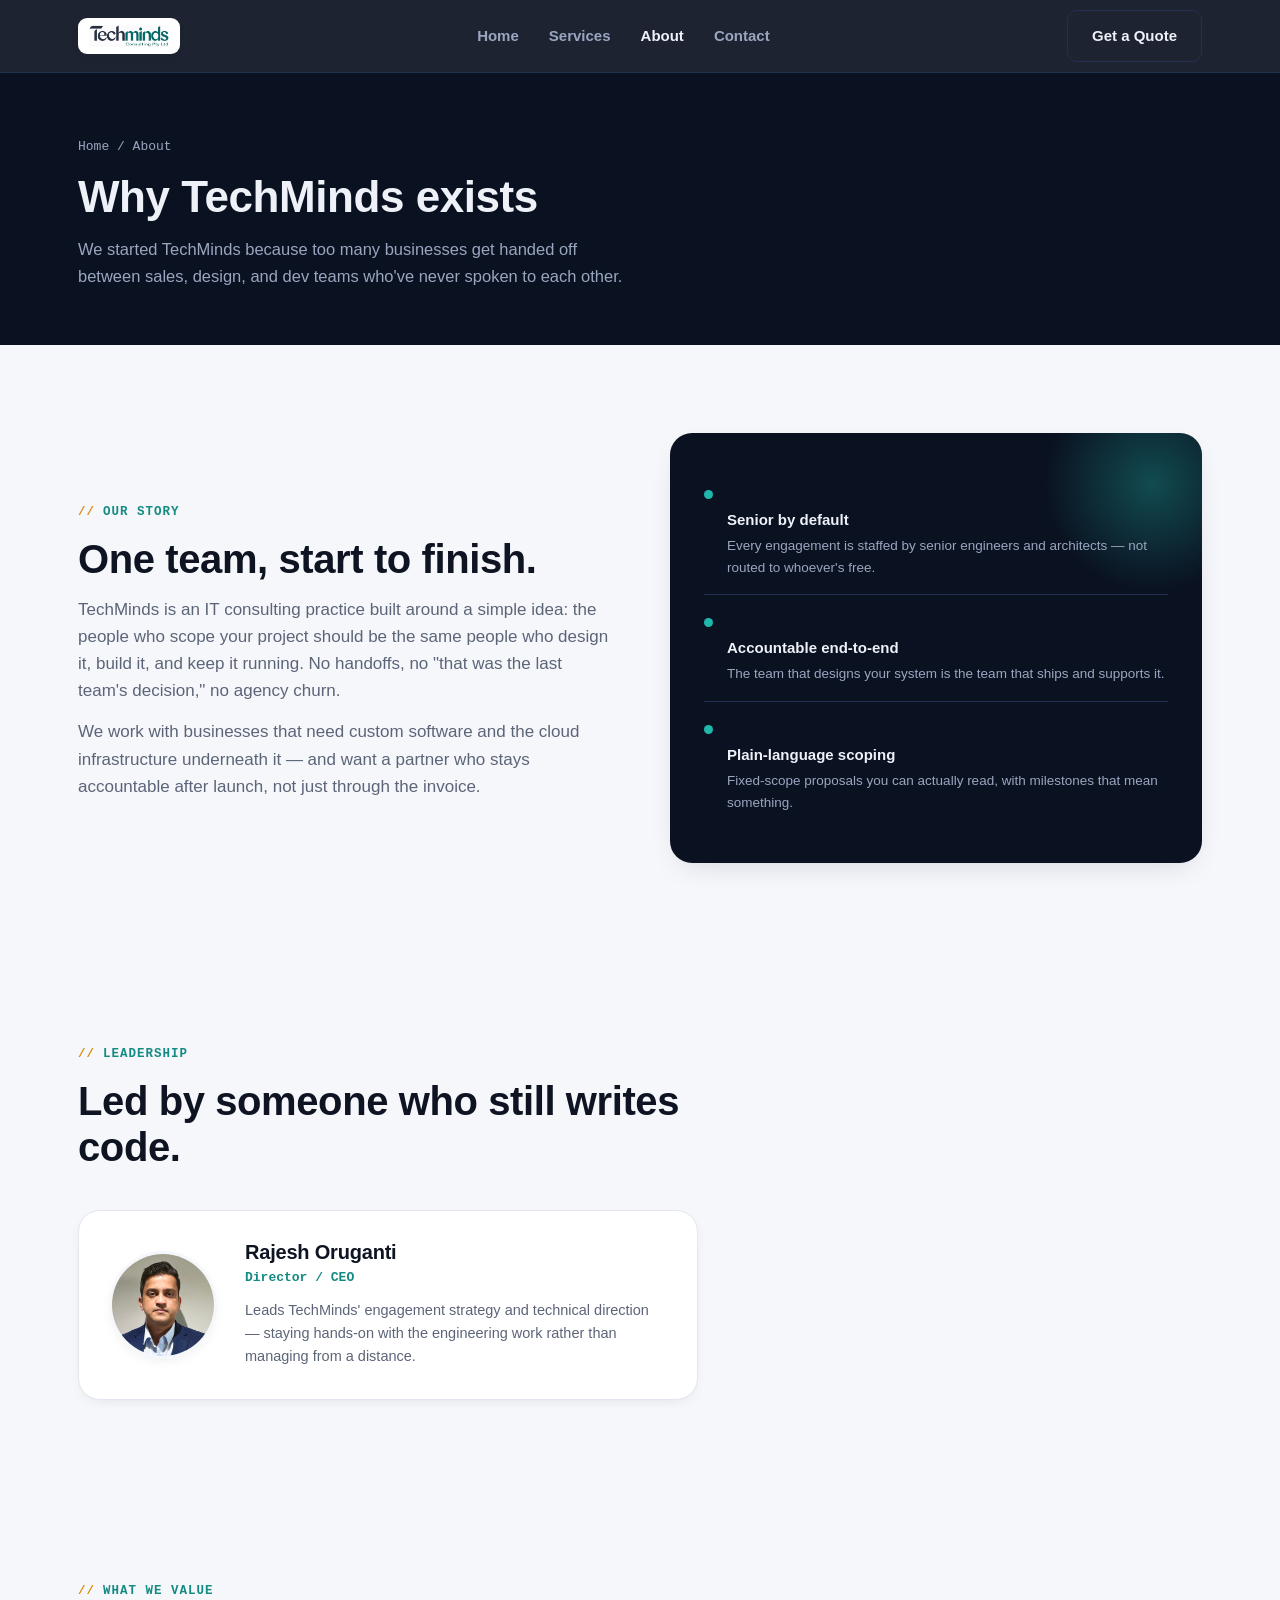
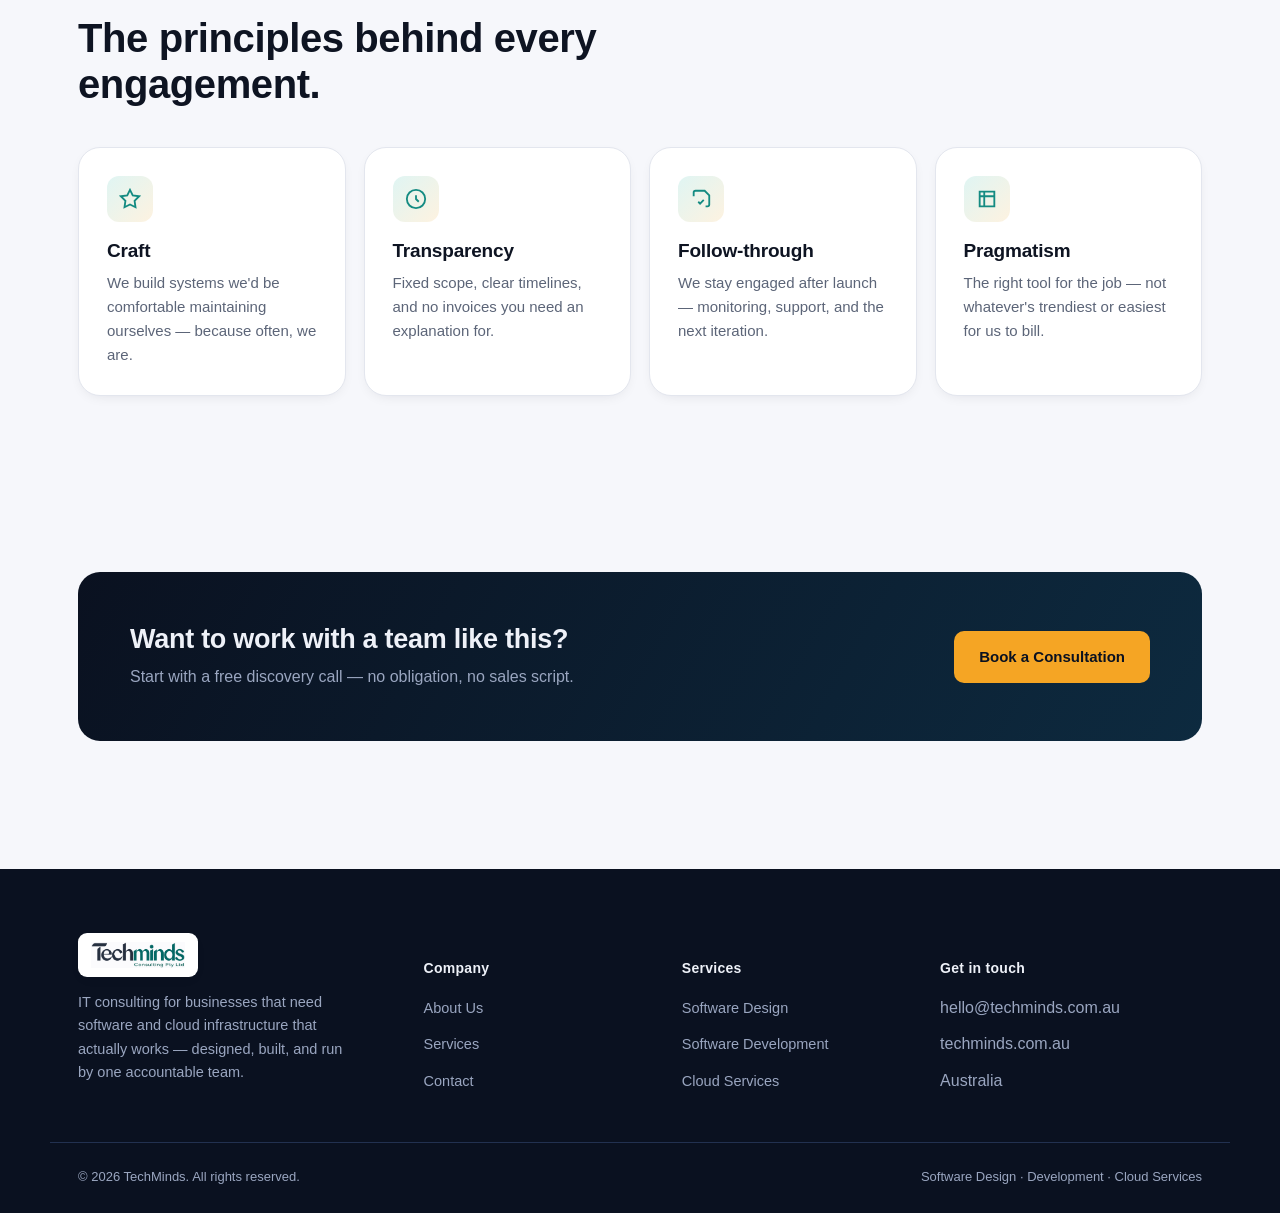
==== about.html @ 241cc44b "Initial TechMinds site: home, services, about, contact" ====
<!doctype html>
<html lang="en">
<head>
  <meta charset="utf-8" />
  <meta name="viewport" content="width=device-width, initial-scale=1" />
  <title>About — TechMinds</title>
  <meta name="description" content="TechMinds is an IT consulting firm built around one accountable team for software design, development, and cloud services." />
  <link rel="stylesheet" href="css/style.css" />
</head>
<body>

  <header class="site-header">
    <div class="header-row">
      <a href="index.html" class="logo"><span class="logo-badge"><img src="assets/logo.png" alt="TechMinds Consulting Pty Ltd" /></span></a>
      <nav class="nav-links">
        <a href="index.html">Home</a>
        <a href="services.html">Services</a>
        <a href="about.html">About</a>
        <a href="contact.html">Contact</a>
      </nav>
      <div class="nav-right">
        <a href="contact.html" class="btn btn-ghost">Get a Quote</a>
        <button class="nav-toggle" aria-label="Toggle menu">☰</button>
      </div>
    </div>
  </header>

  <section class="page-header">
    <div class="container">
      <div class="breadcrumb"><a href="index.html">Home</a> / About</div>
      <h1>Why TechMinds exists</h1>
      <p>We started TechMinds because too many businesses get handed off between sales, design, and dev teams who've never spoken to each other.</p>
    </div>
  </section>

  <section>
    <div class="container split reveal">
      <div>
        <span class="eyebrow">Our Story</span>
        <h2 class="section-title">One team, start to finish.</h2>
        <p class="section-lede">
          TechMinds is an IT consulting practice built around a simple idea: the people who scope your project
          should be the same people who design it, build it, and keep it running. No handoffs, no "that was the
          last team's decision," no agency churn.
        </p>
        <p class="section-lede">
          We work with businesses that need custom software and the cloud infrastructure underneath it — and
          want a partner who stays accountable after launch, not just through the invoice.
        </p>
      </div>
      <div class="visual-card">
        <div class="visual-steps">
          <div class="step"><span class="dot"></span><div><h5>Senior by default</h5><p>Every engagement is staffed by senior engineers and architects — not routed to whoever's free.</p></div></div>
          <div class="step"><span class="dot"></span><div><h5>Accountable end-to-end</h5><p>The team that designs your system is the team that ships and supports it.</p></div></div>
          <div class="step"><span class="dot"></span><div><h5>Plain-language scoping</h5><p>Fixed-scope proposals you can actually read, with milestones that mean something.</p></div></div>
        </div>
      </div>
    </div>
  </section>

  <section>
    <div class="container reveal">
      <span class="eyebrow">Leadership</span>
      <h2 class="section-title">Led by someone who still writes code.</h2>
      <div class="leader-card">
        <img src="assets/ceo-photo.jpg" alt="Rajesh Oruganti, Director/CEO of TechMinds" />
        <div>
          <h3>Rajesh Oruganti</h3>
          <div class="role">Director / CEO</div>
          <p class="bio">Leads TechMinds' engagement strategy and technical direction — staying hands-on with the engineering work rather than managing from a distance.</p>
        </div>
      </div>
    </div>
  </section>

  <section>
    <div class="container reveal">
      <span class="eyebrow">What We Value</span>
      <h2 class="section-title">The principles behind every engagement.</h2>
      <div class="values-grid">
        <div class="card">
          <div class="icon"><svg viewBox="0 0 24 24" fill="none" stroke="currentColor" stroke-width="2"><path d="M12 2l3 6 7 1-5 5 1 7-6-3-6 3 1-7-5-5 7-1z"/></svg></div>
          <h3>Craft</h3>
          <p>We build systems we'd be comfortable maintaining ourselves — because often, we are.</p>
        </div>
        <div class="card">
          <div class="icon"><svg viewBox="0 0 24 24" fill="none" stroke="currentColor" stroke-width="2"><path d="M12 8v4l3 3M12 2a10 10 0 100 20 10 10 0 000-20z"/></svg></div>
          <h3>Transparency</h3>
          <p>Fixed scope, clear timelines, and no invoices you need an explanation for.</p>
        </div>
        <div class="card">
          <div class="icon"><svg viewBox="0 0 24 24" fill="none" stroke="currentColor" stroke-width="2"><path d="M17 20h2a2 2 0 002-2V8l-5-5H6a2 2 0 00-2 2v4M9 15l2 2 4-4"/></svg></div>
          <h3>Follow-through</h3>
          <p>We stay engaged after launch — monitoring, support, and the next iteration.</p>
        </div>
        <div class="card">
          <div class="icon"><svg viewBox="0 0 24 24" fill="none" stroke="currentColor" stroke-width="2"><path d="M4 4h16v16H4V4zM4 9h16M9 4v16"/></svg></div>
          <h3>Pragmatism</h3>
          <p>The right tool for the job — not whatever's trendiest or easiest for us to bill.</p>
        </div>
      </div>
    </div>
  </section>

  <section>
    <div class="container reveal">
      <div class="cta-band">
        <div>
          <h3>Want to work with a team like this?</h3>
          <p>Start with a free discovery call — no obligation, no sales script.</p>
        </div>
        <a href="contact.html" class="btn btn-primary">Book a Consultation</a>
      </div>
    </div>
  </section>

  <footer class="site-footer">
    <div class="container footer-grid">
      <div class="footer-brand">
        <a href="index.html" class="logo"><span class="logo-badge"><img src="assets/logo.png" alt="TechMinds Consulting Pty Ltd" /></span></a>
        <p>IT consulting for businesses that need software and cloud infrastructure that actually works — designed, built, and run by one accountable team.</p>
      </div>
      <div>
        <h5>Company</h5>
        <ul>
          <li><a href="about.html">About Us</a></li>
          <li><a href="services.html">Services</a></li>
          <li><a href="contact.html">Contact</a></li>
        </ul>
      </div>
      <div>
        <h5>Services</h5>
        <ul>
          <li><a href="services.html#software-design">Software Design</a></li>
          <li><a href="services.html#software-development">Software Development</a></li>
          <li><a href="services.html#cloud-services">Cloud Services</a></li>
        </ul>
      </div>
      <div>
        <h5>Get in touch</h5>
        <ul>
          <li>hello@techminds.com.au</li>
          <li>techminds.com.au</li>
          <li>Australia</li>
        </ul>
      </div>
    </div>
    <div class="container footer-bottom">
      <span>© 2026 TechMinds. All rights reserved.</span>
      <span>Software Design · Development · Cloud Services</span>
    </div>
  </footer>

  <script src="js/main.js"></script>
</body>
</html>
---- css/style.css ----
/* ============================================================
   TechMinds — design system
   Palette: ink navy + cyan/teal accent + amber CTA. Distinctive,
   not the default purple-gradient-on-white template look.
   ============================================================ */

:root {
  --ink: #0a1120;
  --ink-2: #111b30;
  --ink-border: #223150;
  --paper: #f6f7fb;
  --paper-2: #ffffff;
  --border: #e3e6ee;
  --text: #0e1422;
  --text-light: #eef1f8;
  --muted: #5c6578;
  --muted-light: #9aa6c0;
  --accent: #1fb8ac;
  --accent-dark: #148b82;
  --amber: #f5a524;
  --amber-dark: #d88c0e;
  --radius: 14px;
  --radius-lg: 22px;
  --shadow: 0 10px 30px -12px rgba(10, 17, 32, 0.18);
  --shadow-sm: 0 4px 14px -6px rgba(10, 17, 32, 0.12);
  --maxw: 1180px;
  --font: -apple-system, BlinkMacSystemFont, "Segoe UI", Roboto, "Helvetica Neue", Arial, sans-serif;
  --mono: ui-monospace, SFMono-Regular, "SF Mono", Menlo, Consolas, monospace;
}

* { box-sizing: border-box; }
html { scroll-behavior: smooth; }
body {
  margin: 0;
  font-family: var(--font);
  color: var(--text);
  background: var(--paper);
  -webkit-font-smoothing: antialiased;
  line-height: 1.6;
}
img { max-width: 100%; display: block; }
a { color: inherit; text-decoration: none; }
ul { margin: 0; padding: 0; list-style: none; }
h1, h2, h3, h4 { margin: 0; line-height: 1.15; letter-spacing: -0.01em; }
p { margin: 0; }
section { padding: 88px 0; }
.container { max-width: var(--maxw); margin: 0 auto; padding: 0 28px; }

.eyebrow {
  display: inline-flex;
  align-items: center;
  gap: 8px;
  font-family: var(--mono);
  font-size: 12.5px;
  letter-spacing: 0.08em;
  text-transform: uppercase;
  color: var(--accent-dark);
  font-weight: 600;
  margin-bottom: 14px;
}
.eyebrow::before { content: "//"; color: var(--amber-dark); }
section.on-dark .eyebrow { color: var(--accent); }
section.on-dark .eyebrow::before { color: var(--amber); }

h2.section-title { font-size: clamp(28px, 3.4vw, 40px); font-weight: 750; max-width: 680px; }
.section-lede { color: var(--muted); font-size: 17px; max-width: 560px; margin-top: 14px; }
section.on-dark .section-lede { color: var(--muted-light); }

.btn {
  display: inline-flex;
  align-items: center;
  gap: 8px;
  padding: 13px 24px;
  border-radius: 10px;
  font-weight: 650;
  font-size: 15px;
  border: 1px solid transparent;
  cursor: pointer;
  transition: transform 0.15s ease, box-shadow 0.15s ease, background 0.15s ease;
}
.btn:hover { transform: translateY(-1px); }
.btn-primary { background: var(--amber); color: var(--ink); }
.btn-primary:hover { background: var(--amber-dark); box-shadow: 0 8px 20px -6px rgba(245, 165, 36, 0.5); }
.btn-ghost { background: transparent; border-color: var(--ink-border); color: var(--text-light); }
.btn-ghost:hover { background: rgba(255, 255, 255, 0.06); }
.btn-outline { background: transparent; border-color: var(--border); color: var(--text); }
.btn-outline:hover { border-color: var(--accent-dark); color: var(--accent-dark); }
.btn-block { width: 100%; justify-content: center; }

/* ---------- Header ---------- */
.site-header {
  position: sticky;
  top: 0;
  z-index: 50;
  background: rgba(10, 17, 32, 0.92);
  backdrop-filter: saturate(140%) blur(10px);
  border-bottom: 1px solid var(--ink-border);
}
.header-row {
  display: flex;
  align-items: center;
  justify-content: space-between;
  height: 72px;
  max-width: var(--maxw);
  margin: 0 auto;
  padding: 0 28px;
}
.logo { display: flex; align-items: center; gap: 10px; color: var(--text-light); font-weight: 750; font-size: 19px; }
.logo-mark {
  width: 32px; height: 32px; border-radius: 9px;
  background: linear-gradient(135deg, var(--accent), var(--amber));
  display: flex; align-items: center; justify-content: center;
  font-family: var(--mono); font-weight: 800; color: var(--ink); font-size: 15px;
  flex-shrink: 0;
}
/* The brand logo file has a light, opaque background (not transparent) and the
   "Tech" half of the wordmark is dark navy text — so it needs a light panel
   behind it to stay legible on the dark header/footer, rather than sitting
   directly on --ink. */
.logo-badge {
  display: inline-flex; align-items: center;
  background: var(--paper-2); border-radius: 9px;
  padding: 7px 11px; box-shadow: var(--shadow-sm);
}
.logo-badge img { height: 22px; width: auto; display: block; }
.footer-brand .logo-badge { padding: 9px 13px; }
.footer-brand .logo-badge img { height: 26px; }
.nav-links { display: flex; align-items: center; gap: 30px; }
.nav-links a { color: var(--muted-light); font-weight: 560; font-size: 15px; transition: color 0.15s ease; }
.nav-links a:hover, .nav-links a.active { color: var(--text-light); }
.nav-right { display: flex; align-items: center; gap: 18px; }
.nav-toggle { display: none; background: none; border: none; color: var(--text-light); font-size: 24px; cursor: pointer; }

@media (max-width: 840px) {
  .nav-links { position: fixed; top: 72px; left: 0; right: 0; background: var(--ink); border-bottom: 1px solid var(--ink-border);
    flex-direction: column; align-items: stretch; gap: 0; padding: 8px 0; transform: translateY(-110%); opacity: 0;
    transition: transform 0.2s ease, opacity 0.2s ease; pointer-events: none; }
  .nav-links.open { transform: translateY(0); opacity: 1; pointer-events: auto; }
  .nav-links a { padding: 14px 28px; border-bottom: 1px solid var(--ink-border); }
  .nav-toggle { display: block; }
  .nav-right .btn-ghost { display: none; }
}

/* ---------- Hero ---------- */
.hero {
  background: radial-gradient(circle at 18% 0%, rgba(31, 184, 172, 0.18), transparent 55%),
              radial-gradient(circle at 85% 20%, rgba(245, 165, 36, 0.14), transparent 50%),
              var(--ink);
  color: var(--text-light);
  padding: 110px 0 100px;
  position: relative;
  overflow: hidden;
}
.hero-grid { display: grid; grid-template-columns: 1.1fr 0.9fr; gap: 56px; align-items: center; }
.hero h1 { font-size: clamp(36px, 5vw, 58px); font-weight: 800; letter-spacing: -0.02em; }
.hero h1 .accent { color: var(--accent); }
.hero p.lede { margin-top: 20px; font-size: 18.5px; color: var(--muted-light); max-width: 540px; }
.hero-cta { display: flex; gap: 14px; margin-top: 34px; flex-wrap: wrap; }
.hero-stats { display: flex; gap: 34px; margin-top: 48px; flex-wrap: wrap; }
.hero-stats div strong { display: block; font-size: 24px; color: var(--text-light); font-family: var(--mono); }
.hero-stats div span { font-size: 13px; color: var(--muted-light); }

.hero-panel {
  background: var(--ink-2);
  border: 1px solid var(--ink-border);
  border-radius: var(--radius-lg);
  padding: 26px;
  box-shadow: var(--shadow);
}
.hero-panel .panel-head { display: flex; gap: 8px; margin-bottom: 18px; }
.hero-panel .panel-head span { width: 11px; height: 11px; border-radius: 50%; background: var(--ink-border); }
.hero-panel .panel-head span:nth-child(1) { background: #ff6b6b; }
.hero-panel .panel-head span:nth-child(2) { background: var(--amber); }
.hero-panel .panel-head span:nth-child(3) { background: var(--accent); }
.hero-panel code { font-family: var(--mono); font-size: 13.5px; color: var(--muted-light); display: block; margin-bottom: 7px; white-space: pre-wrap; }
.hero-panel code b { color: var(--accent); font-weight: 600; }
.hero-panel code .s { color: var(--amber); }

@media (max-width: 900px) {
  .hero-grid { grid-template-columns: 1fr; }
  .hero-panel { order: -1; }
}

/* ---------- Logo strip ---------- */
.logo-strip { background: var(--paper-2); border-bottom: 1px solid var(--border); padding: 30px 0; }
.logo-strip .container { display: flex; align-items: center; justify-content: space-between; gap: 24px; flex-wrap: wrap; }
.logo-strip .label { font-size: 13px; color: var(--muted); font-weight: 600; letter-spacing: 0.03em; }
.chip-row { display: flex; gap: 10px; flex-wrap: wrap; }
.chip {
  font-family: var(--mono); font-size: 12.5px; font-weight: 600; color: var(--muted);
  border: 1px solid var(--border); border-radius: 999px; padding: 6px 13px; background: var(--paper);
}

/* ---------- Cards / grids ---------- */
.card-grid { display: grid; grid-template-columns: repeat(3, 1fr); gap: 22px; margin-top: 44px; }
@media (max-width: 900px) { .card-grid { grid-template-columns: 1fr; } }
.card {
  background: var(--paper-2); border: 1px solid var(--border); border-radius: var(--radius-lg);
  padding: 28px; box-shadow: var(--shadow-sm); transition: transform 0.2s ease, box-shadow 0.2s ease;
}
.card:hover { transform: translateY(-3px); box-shadow: var(--shadow); }
.card .icon {
  width: 46px; height: 46px; border-radius: 12px; display: flex; align-items: center; justify-content: center;
  background: linear-gradient(135deg, rgba(31,184,172,0.14), rgba(245,165,36,0.14)); color: var(--accent-dark); margin-bottom: 18px;
}
.card .icon svg { width: 22px; height: 22px; }
.card h3 { font-size: 19px; font-weight: 700; margin-bottom: 10px; }
.card p { color: var(--muted); font-size: 15px; }
.card .more { display: inline-flex; align-items: center; gap: 6px; margin-top: 16px; font-weight: 650; font-size: 14px; color: var(--accent-dark); }
.card ul.bullets { margin-top: 16px; display: flex; flex-direction: column; gap: 9px; }
.card ul.bullets li { font-size: 14.5px; color: var(--muted); display: flex; gap: 9px; align-items: flex-start; }
.card ul.bullets li::before { content: "✓"; color: var(--accent-dark); font-weight: 800; flex-shrink: 0; margin-top: 1px; }

/* ---------- Split sections ---------- */
.split { display: grid; grid-template-columns: 1fr 1fr; gap: 60px; align-items: center; }
@media (max-width: 900px) { .split { grid-template-columns: 1fr; gap: 36px; } }
.value-list { display: flex; flex-direction: column; gap: 22px; margin-top: 30px; }
.value-item { display: flex; gap: 16px; }
.value-item .num {
  font-family: var(--mono); font-weight: 800; font-size: 14px; color: var(--accent-dark);
  width: 34px; height: 34px; border-radius: 9px; background: rgba(31, 184, 172, 0.1);
  display: flex; align-items: center; justify-content: center; flex-shrink: 0;
}
.value-item h4 { font-size: 16.5px; font-weight: 700; margin-bottom: 4px; }
.value-item p { color: var(--muted); font-size: 14.5px; }

.visual-card {
  background: var(--ink); border-radius: var(--radius-lg); padding: 34px; color: var(--text-light);
  box-shadow: var(--shadow); position: relative; overflow: hidden;
}
.visual-card::after {
  content: ""; position: absolute; width: 220px; height: 220px; border-radius: 50%;
  background: radial-gradient(circle, rgba(31,184,172,0.35), transparent 70%); top: -60px; right: -60px;
}
.visual-steps { display: flex; flex-direction: column; gap: 0; position: relative; z-index: 1; }
.visual-steps .step { display: flex; gap: 14px; padding: 16px 0; border-bottom: 1px solid var(--ink-border); }
.visual-steps .step:last-child { border-bottom: none; }
.visual-steps .step .dot { width: 9px; height: 9px; border-radius: 50%; background: var(--accent); margin-top: 7px; flex-shrink: 0; }
.visual-steps .step h5 { font-size: 15px; font-weight: 700; margin-bottom: 3px; }
.visual-steps .step p { font-size: 13.5px; color: var(--muted-light); }

/* ---------- Process ---------- */
.process-grid { display: grid; grid-template-columns: repeat(5, 1fr); gap: 18px; margin-top: 46px; }
@media (max-width: 1000px) { .process-grid { grid-template-columns: repeat(2, 1fr); } }
@media (max-width: 560px) { .process-grid { grid-template-columns: 1fr; } }
.process-step { position: relative; padding: 24px 20px 20px; background: var(--paper-2); border: 1px solid var(--border); border-radius: var(--radius); }
.process-step .pnum { font-family: var(--mono); font-weight: 800; color: var(--amber-dark); font-size: 13px; margin-bottom: 10px; }
.process-step h4 { font-size: 15.5px; font-weight: 700; margin-bottom: 6px; }
.process-step p { font-size: 13.5px; color: var(--muted); }

/* ---------- CTA band ---------- */
.cta-band {
  background: linear-gradient(120deg, var(--ink) 0%, #0d2a3f 100%);
  color: var(--text-light); border-radius: var(--radius-lg); padding: 52px;
  display: flex; align-items: center; justify-content: space-between; gap: 28px; flex-wrap: wrap;
}
.cta-band h3 { font-size: 27px; font-weight: 750; max-width: 480px; }
.cta-band p { color: var(--muted-light); margin-top: 8px; }

/* ---------- Footer ---------- */
.site-footer { background: var(--ink); color: var(--muted-light); padding: 64px 0 28px; margin-top: 40px; }
.footer-grid { display: grid; grid-template-columns: 1.4fr 1fr 1fr 1.2fr; gap: 40px; }
@media (max-width: 800px) { .footer-grid { grid-template-columns: 1fr 1fr; } }
@media (max-width: 520px) { .footer-grid { grid-template-columns: 1fr; } }
.footer-grid h5 { color: var(--text-light); font-size: 14px; font-weight: 700; margin-bottom: 16px; letter-spacing: 0.02em; }
.footer-grid ul { display: flex; flex-direction: column; gap: 11px; }
.footer-grid ul a { font-size: 14.5px; color: var(--muted-light); }
.footer-grid ul a:hover { color: var(--text-light); }
.footer-brand p { font-size: 14.5px; margin-top: 14px; max-width: 280px; color: var(--muted-light); }
.footer-bottom { border-top: 1px solid var(--ink-border); margin-top: 48px; padding-top: 24px; display: flex; justify-content: space-between; flex-wrap: wrap; gap: 10px; font-size: 13px; }

/* ---------- Page header (sub-pages) ---------- */
.page-header { background: var(--ink); color: var(--text-light); padding: 64px 0 56px; }
.page-header h1 { font-size: clamp(30px, 4vw, 44px); font-weight: 800; }
.page-header p { color: var(--muted-light); margin-top: 14px; max-width: 560px; font-size: 16.5px; }
.breadcrumb { font-family: var(--mono); font-size: 13px; color: var(--muted-light); margin-bottom: 14px; }
.breadcrumb a:hover { color: var(--accent); }

/* ---------- Service detail blocks ---------- */
.service-block { padding: 64px 0; border-bottom: 1px solid var(--border); display: grid; grid-template-columns: 0.9fr 1.1fr; gap: 56px; }
.service-block:last-child { border-bottom: none; }
@media (max-width: 860px) { .service-block { grid-template-columns: 1fr; gap: 28px; } }
.service-block .tag { font-family: var(--mono); font-size: 12.5px; color: var(--amber-dark); font-weight: 700; letter-spacing: 0.05em; }
.service-block h2 { font-size: 27px; font-weight: 750; margin-top: 10px; }
.service-block > div:first-child > p { color: var(--muted); margin-top: 14px; font-size: 15.5px; }
.service-detail-grid { display: grid; grid-template-columns: 1fr 1fr; gap: 14px 24px; }
@media (max-width: 560px) { .service-detail-grid { grid-template-columns: 1fr; } }
.service-detail-grid .item { display: flex; gap: 10px; align-items: flex-start; padding: 14px; background: var(--paper-2); border: 1px solid var(--border); border-radius: 11px; }
.service-detail-grid .item .mk { color: var(--accent-dark); font-weight: 800; flex-shrink: 0; }
.service-detail-grid .item h5 { font-size: 14.5px; font-weight: 700; margin-bottom: 3px; }
.service-detail-grid .item p { font-size: 13px; color: var(--muted); }

/* ---------- About page ---------- */
.values-grid { display: grid; grid-template-columns: repeat(4, 1fr); gap: 18px; margin-top: 40px; }
@media (max-width: 900px) { .values-grid { grid-template-columns: repeat(2, 1fr); } }
@media (max-width: 560px) { .values-grid { grid-template-columns: 1fr; } }

.leader-card {
  display: flex; align-items: center; gap: 28px; background: var(--paper-2);
  border: 1px solid var(--border); border-radius: var(--radius-lg); padding: 30px;
  box-shadow: var(--shadow-sm); max-width: 620px; margin-top: 40px;
}
.leader-card img {
  width: 108px; height: 108px; border-radius: 50%; object-fit: cover;
  border: 3px solid var(--paper); box-shadow: var(--shadow-sm); flex-shrink: 0;
}
.leader-card h3 { font-size: 20px; font-weight: 750; }
.leader-card .role { font-family: var(--mono); font-size: 13px; color: var(--accent-dark); font-weight: 650; margin-top: 4px; }
.leader-card p.bio { color: var(--muted); font-size: 14.5px; margin-top: 10px; }
@media (max-width: 560px) { .leader-card { flex-direction: column; text-align: center; } }

/* ---------- Contact page ---------- */
.contact-grid { display: grid; grid-template-columns: 1fr 0.85fr; gap: 50px; align-items: flex-start; }
@media (max-width: 900px) { .contact-grid { grid-template-columns: 1fr; } }
.form-card { background: var(--paper-2); border: 1px solid var(--border); border-radius: var(--radius-lg); padding: 34px; box-shadow: var(--shadow-sm); }
.form-row { display: grid; grid-template-columns: 1fr 1fr; gap: 16px; margin-bottom: 16px; }
@media (max-width: 560px) { .form-row { grid-template-columns: 1fr; } }
.field { display: flex; flex-direction: column; gap: 6px; margin-bottom: 16px; }
.field label { font-size: 13.5px; font-weight: 650; color: var(--text); }
.field input, .field select, .field textarea {
  border: 1px solid var(--border); border-radius: 10px; padding: 11px 13px; font: inherit; font-size: 14.5px;
  background: var(--paper); color: var(--text);
}
.field input:focus, .field select:focus, .field textarea:focus { outline: none; border-color: var(--accent-dark); background: var(--paper-2); }
.field textarea { resize: vertical; min-height: 110px; }
.form-note { font-size: 12.5px; color: var(--muted); margin-top: 12px; }
#form-success { display: none; background: rgba(31,184,172,0.1); border: 1px solid var(--accent); color: var(--accent-dark); border-radius: 10px; padding: 14px 16px; font-size: 14.5px; font-weight: 600; margin-bottom: 18px; }
#form-success.show { display: block; }

.info-card { background: var(--ink); color: var(--text-light); border-radius: var(--radius-lg); padding: 30px; margin-bottom: 18px; }
.info-card h4 { font-size: 15px; font-weight: 700; margin-bottom: 14px; }
.info-row { display: flex; gap: 12px; padding: 12px 0; border-bottom: 1px solid var(--ink-border); font-size: 14.5px; }
.info-row:last-child { border-bottom: none; }
.info-row .k { color: var(--muted-light); min-width: 72px; }
.info-row .v { font-weight: 600; }
.placeholder-note { font-size: 11.5px; color: var(--muted-light); font-style: italic; }

/* ---------- reveal-on-scroll ---------- */
.reveal { opacity: 0; transform: translateY(16px); transition: opacity 0.5s ease, transform 0.5s ease; }
.reveal.in { opacity: 1; transform: translateY(0); }
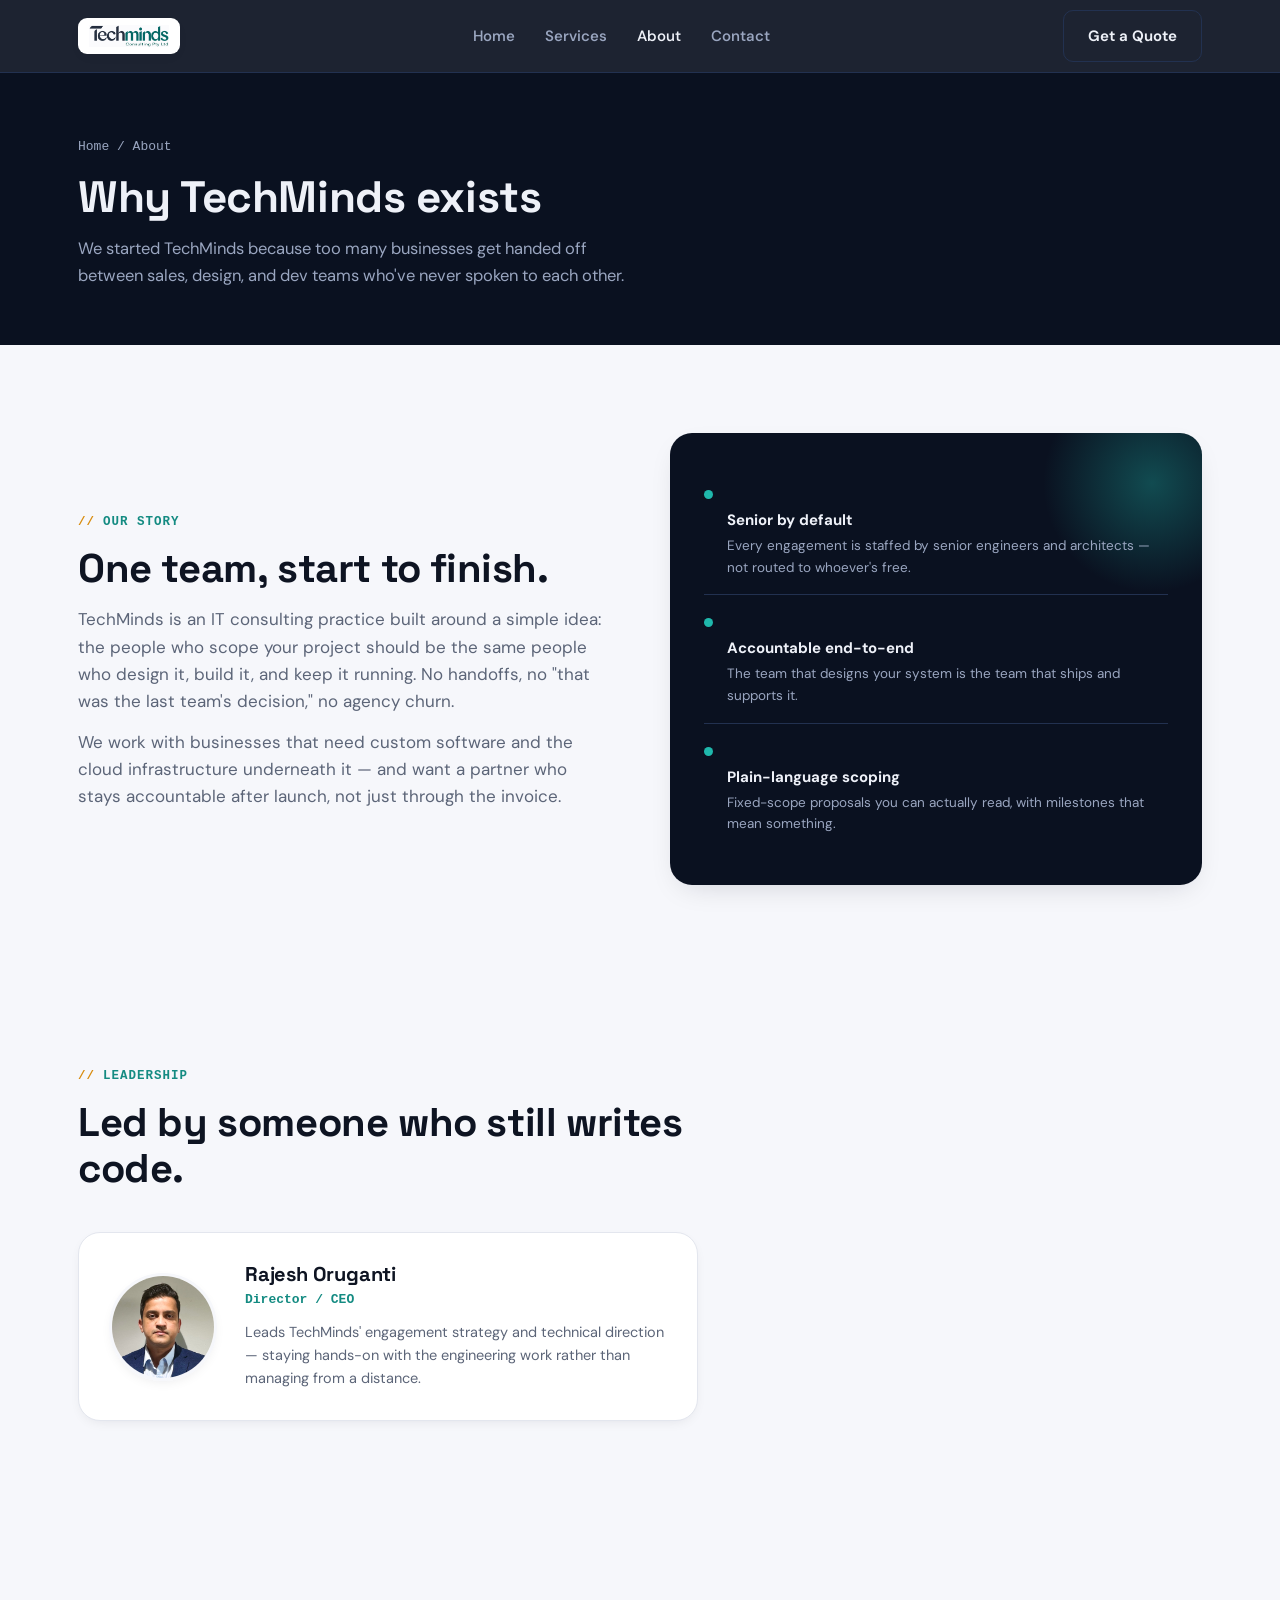
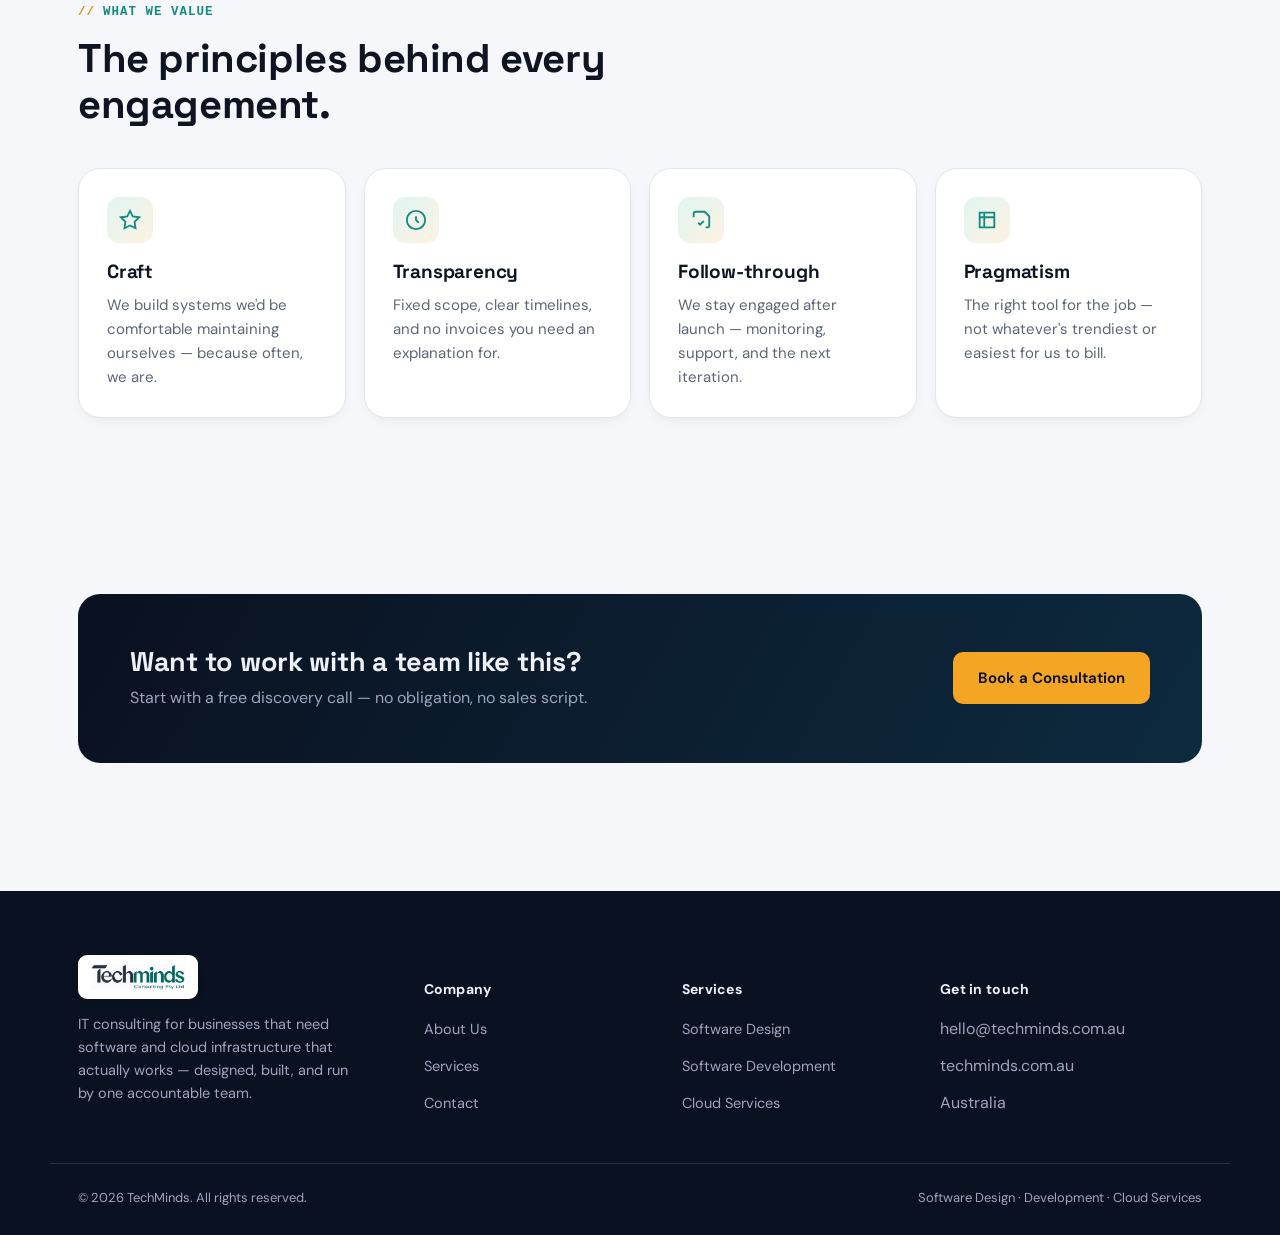
==== commit d5bcbceb: "Redesign: Space Grotesk/DM Sans typography, animated 3D hero visual (Three.js), refined focus states" ====
--- a/about.html
+++ b/about.html
@@ -5,6 +5,9 @@
   <meta name="viewport" content="width=device-width, initial-scale=1" />
   <title>About — TechMinds</title>
   <meta name="description" content="TechMinds is an IT consulting firm built around one accountable team for software design, development, and cloud services." />
+  <link rel="preconnect" href="https://fonts.googleapis.com" />
+  <link rel="preconnect" href="https://fonts.gstatic.com" crossorigin />
+  <link href="https://fonts.googleapis.com/css2?family=Space+Grotesk:wght@500;600;700&family=DM+Sans:wght@400;500;700&display=swap" rel="stylesheet" />
   <link rel="stylesheet" href="css/style.css" />
 </head>
 <body>
--- a/css/style.css
+++ b/css/style.css
@@ -24,8 +24,25 @@
   --shadow: 0 10px 30px -12px rgba(10, 17, 32, 0.18);
   --shadow-sm: 0 4px 14px -6px rgba(10, 17, 32, 0.12);
   --maxw: 1180px;
-  --font: -apple-system, BlinkMacSystemFont, "Segoe UI", Roboto, "Helvetica Neue", Arial, sans-serif;
+  --font: "DM Sans", -apple-system, BlinkMacSystemFont, "Segoe UI", Roboto, "Helvetica Neue", Arial, sans-serif;
+  --font-head: "Space Grotesk", var(--font);
   --mono: ui-monospace, SFMono-Regular, "SF Mono", Menlo, Consolas, monospace;
+  --focus: 0 0 0 3px rgba(31, 184, 172, 0.45);
+}
+
+@media (prefers-reduced-motion: reduce) {
+  *, *::before, *::after {
+    animation-duration: 0.001ms !important;
+    animation-iteration-count: 1 !important;
+    transition-duration: 0.001ms !important;
+    scroll-behavior: auto !important;
+  }
+}
+
+:focus-visible {
+  outline: none;
+  box-shadow: var(--focus);
+  border-radius: 6px;
 }
 
 * { box-sizing: border-box; }
@@ -41,7 +58,7 @@
 img { max-width: 100%; display: block; }
 a { color: inherit; text-decoration: none; }
 ul { margin: 0; padding: 0; list-style: none; }
-h1, h2, h3, h4 { margin: 0; line-height: 1.15; letter-spacing: -0.01em; }
+h1, h2, h3, h4 { margin: 0; line-height: 1.15; letter-spacing: -0.01em; font-family: var(--font-head); font-weight: 650; }
 p { margin: 0; }
 section { padding: 88px 0; }
 .container { max-width: var(--maxw); margin: 0 auto; padding: 0 28px; }
@@ -179,7 +196,39 @@
 @media (max-width: 900px) {
   .hero-grid { grid-template-columns: 1fr; }
   .hero-panel { order: -1; }
-}
+  .hero-visual { order: -1; aspect-ratio: 16 / 11; }
+}
+
+/* ---------- Hero 3D visual ---------- */
+.hero-visual {
+  position: relative;
+  aspect-ratio: 1 / 1;
+  border-radius: var(--radius-lg);
+  overflow: hidden;
+  background: var(--ink-2);
+  border: 1px solid var(--ink-border);
+  box-shadow: var(--shadow);
+}
+.hero-visual-fallback {
+  position: absolute;
+  inset: 0;
+  background:
+    radial-gradient(circle at 30% 25%, rgba(31, 184, 172, 0.5), transparent 55%),
+    radial-gradient(circle at 75% 70%, rgba(245, 165, 36, 0.4), transparent 50%),
+    var(--ink-2);
+  transition: opacity 0.6s ease;
+}
+.hero-visual-fallback.hidden { opacity: 0; }
+#hero-3d-canvas {
+  position: absolute;
+  inset: 0;
+  width: 100%;
+  height: 100%;
+  display: block;
+  opacity: 0;
+  transition: opacity 0.6s ease;
+}
+#hero-3d-canvas.loaded { opacity: 1; }
 
 /* ---------- Logo strip ---------- */
 .logo-strip { background: var(--paper-2); border-bottom: 1px solid var(--border); padding: 30px 0; }
@@ -336,5 +385,5 @@
 .placeholder-note { font-size: 11.5px; color: var(--muted-light); font-style: italic; }
 
 /* ---------- reveal-on-scroll ---------- */
-.reveal { opacity: 0; transform: translateY(16px); transition: opacity 0.5s ease, transform 0.5s ease; }
+.reveal { opacity: 0; transform: translateY(12px); transition: opacity 0.35s cubic-bezier(0.22, 1, 0.36, 1), transform 0.35s cubic-bezier(0.22, 1, 0.36, 1); }
 .reveal.in { opacity: 1; transform: translateY(0); }
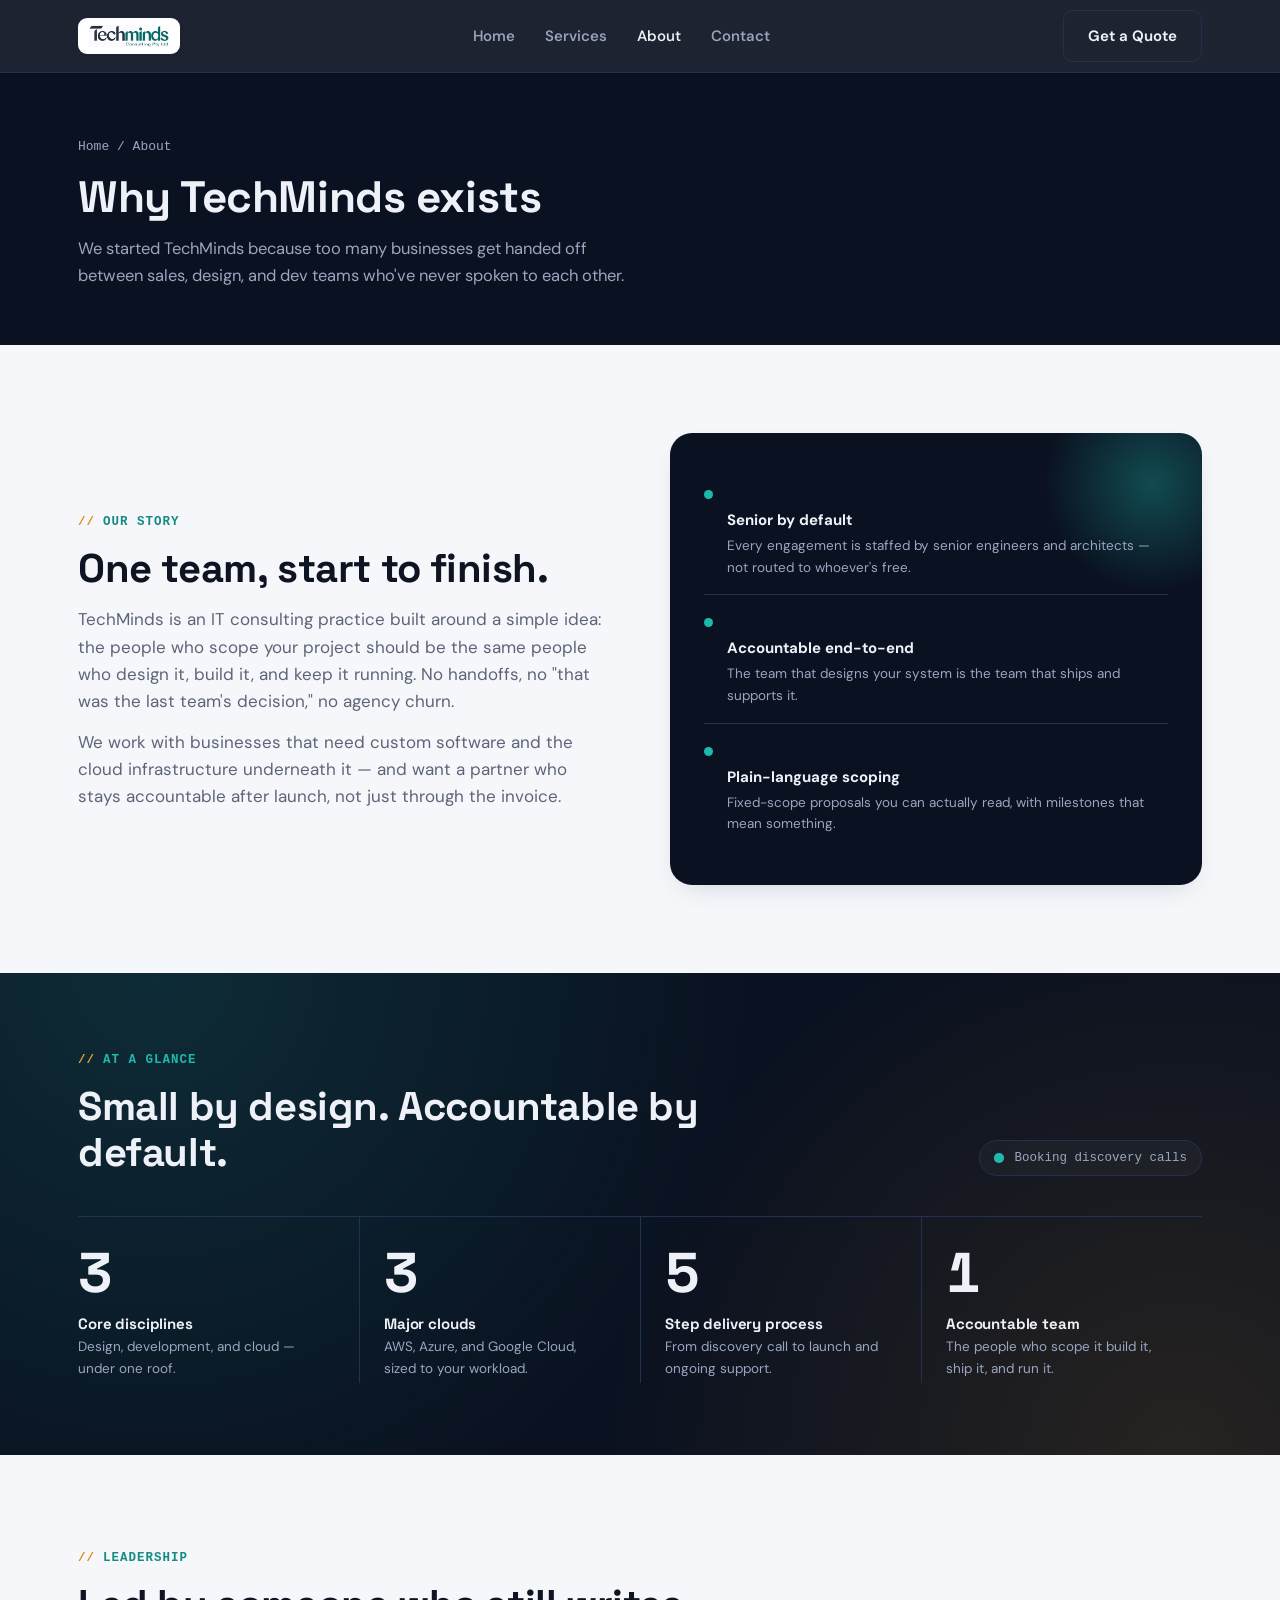
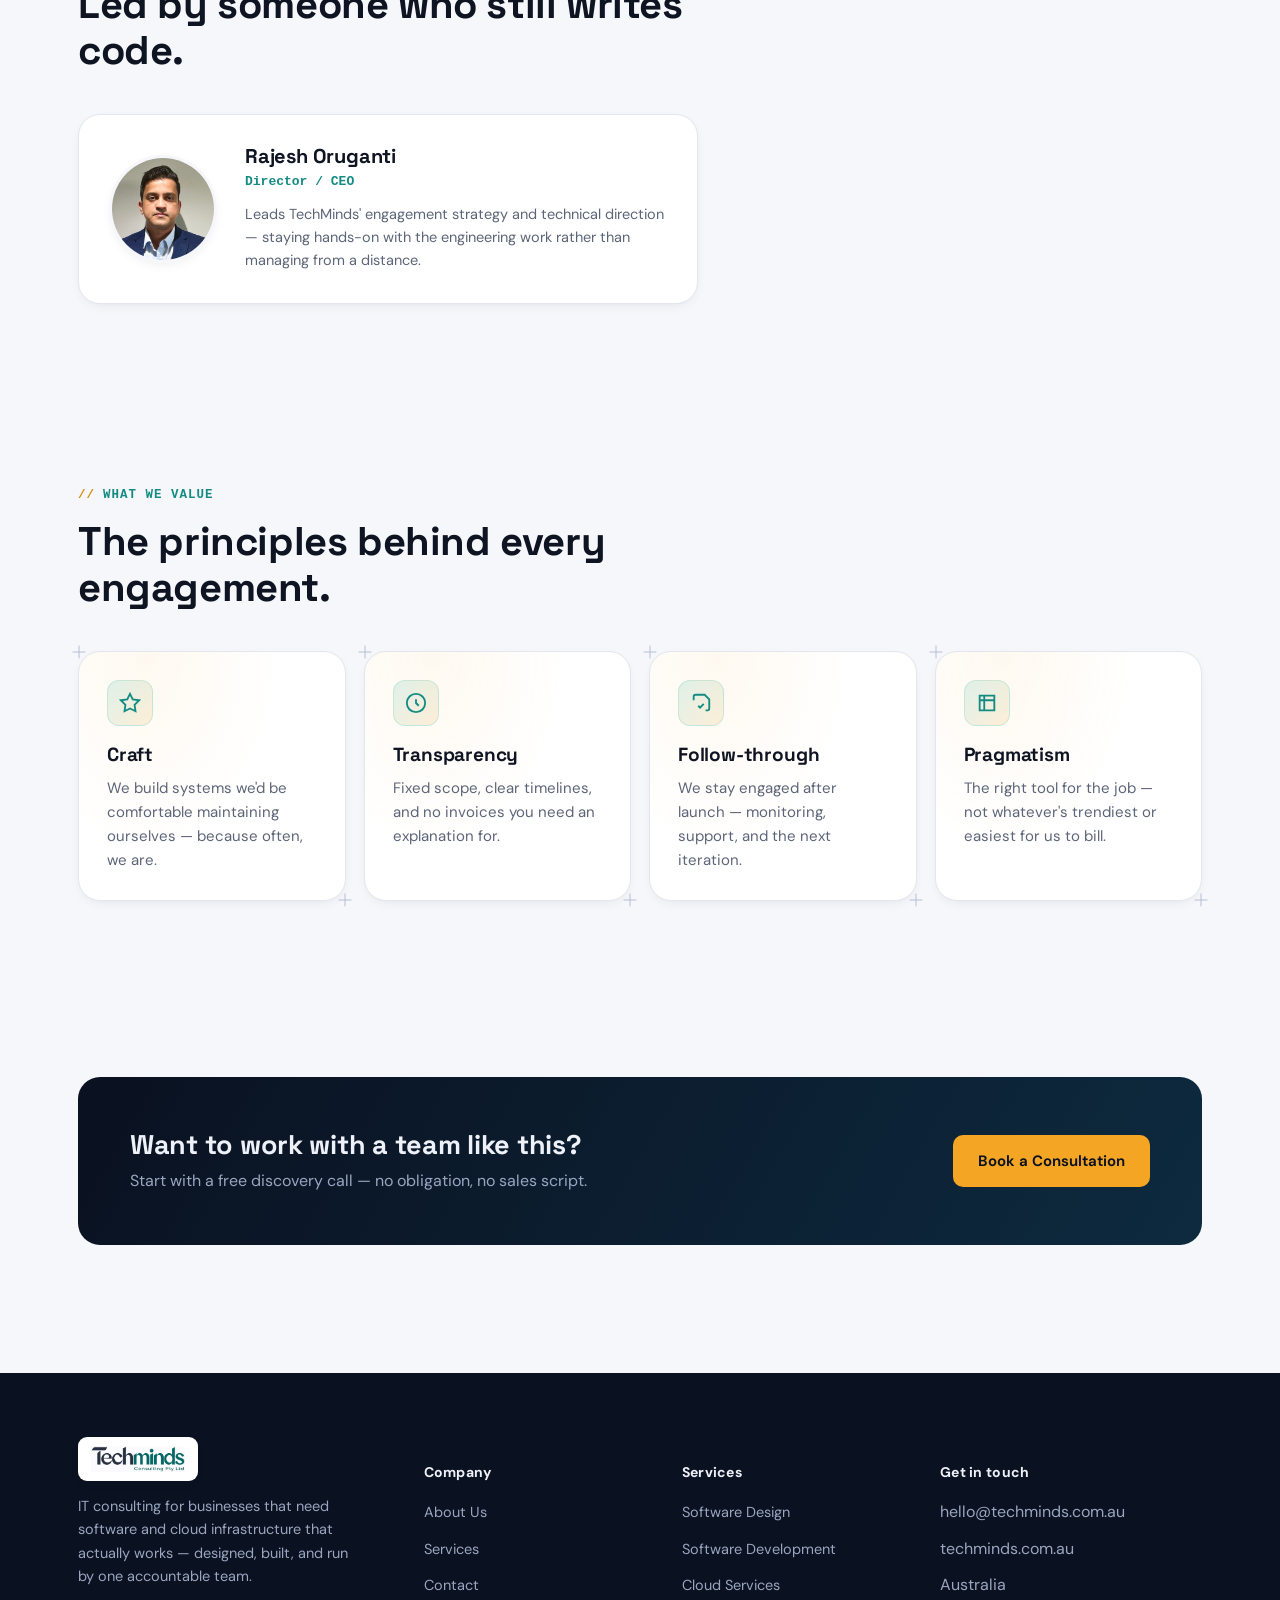
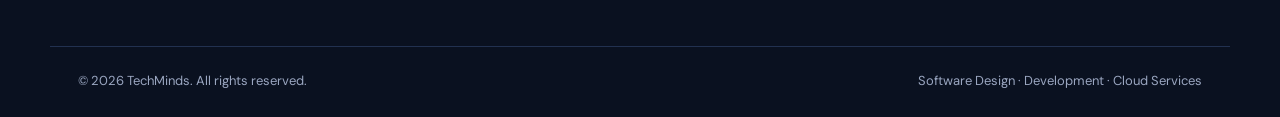
==== commit 8340e507: "Polish via 21st.dev: pointer-spotlight cards and animated stats counter Adapted two 21st.dev compone" ====
--- a/about.html
+++ b/about.html
@@ -61,6 +61,24 @@
     </div>
   </section>
 
+  <section class="stats-band on-dark">
+    <div class="container reveal">
+      <div class="stats-head">
+        <div>
+          <span class="eyebrow">At a Glance</span>
+          <h2 class="section-title">Small by design. Accountable by default.</h2>
+        </div>
+        <span class="live-pill"><span class="live-dot" aria-hidden="true"></span>Booking discovery calls</span>
+      </div>
+      <div class="stats-grid">
+        <div class="stat"><div class="stat-num" data-count="3">3</div><h4>Core disciplines</h4><p>Design, development, and cloud — under one roof.</p></div>
+        <div class="stat"><div class="stat-num" data-count="3">3</div><h4>Major clouds</h4><p>AWS, Azure, and Google Cloud, sized to your workload.</p></div>
+        <div class="stat"><div class="stat-num" data-count="5">5</div><h4>Step delivery process</h4><p>From discovery call to launch and ongoing support.</p></div>
+        <div class="stat"><div class="stat-num" data-count="1">1</div><h4>Accountable team</h4><p>The people who scope it build it, ship it, and run it.</p></div>
+      </div>
+    </div>
+  </section>
+
   <section>
     <div class="container reveal">
       <span class="eyebrow">Leadership</span>
@@ -81,22 +99,22 @@
       <span class="eyebrow">What We Value</span>
       <h2 class="section-title">The principles behind every engagement.</h2>
       <div class="values-grid">
-        <div class="card">
+        <div class="card spotlight crosshair">
           <div class="icon"><svg viewBox="0 0 24 24" fill="none" stroke="currentColor" stroke-width="2"><path d="M12 2l3 6 7 1-5 5 1 7-6-3-6 3 1-7-5-5 7-1z"/></svg></div>
           <h3>Craft</h3>
           <p>We build systems we'd be comfortable maintaining ourselves — because often, we are.</p>
         </div>
-        <div class="card">
+        <div class="card spotlight crosshair">
           <div class="icon"><svg viewBox="0 0 24 24" fill="none" stroke="currentColor" stroke-width="2"><path d="M12 8v4l3 3M12 2a10 10 0 100 20 10 10 0 000-20z"/></svg></div>
           <h3>Transparency</h3>
           <p>Fixed scope, clear timelines, and no invoices you need an explanation for.</p>
         </div>
-        <div class="card">
+        <div class="card spotlight crosshair">
           <div class="icon"><svg viewBox="0 0 24 24" fill="none" stroke="currentColor" stroke-width="2"><path d="M17 20h2a2 2 0 002-2V8l-5-5H6a2 2 0 00-2 2v4M9 15l2 2 4-4"/></svg></div>
           <h3>Follow-through</h3>
           <p>We stay engaged after launch — monitoring, support, and the next iteration.</p>
         </div>
-        <div class="card">
+        <div class="card spotlight crosshair">
           <div class="icon"><svg viewBox="0 0 24 24" fill="none" stroke="currentColor" stroke-width="2"><path d="M4 4h16v16H4V4zM4 9h16M9 4v16"/></svg></div>
           <h3>Pragmatism</h3>
           <p>The right tool for the job — not whatever's trendiest or easiest for us to bill.</p>
--- a/css/style.css
+++ b/css/style.css
@@ -387,3 +387,86 @@
 /* ---------- reveal-on-scroll ---------- */
 .reveal { opacity: 0; transform: translateY(12px); transition: opacity 0.35s cubic-bezier(0.22, 1, 0.36, 1), transform 0.35s cubic-bezier(0.22, 1, 0.36, 1); }
 .reveal.in { opacity: 1; transform: translateY(0); }
+
+/* ---------- Spotlight cards ----------
+   Adapted from 21st.dev "Feature Grid Spotlight Cards" (feature-08, Hirael, MIT):
+   a radial spotlight that follows the pointer (--mx/--my set in main.js), a
+   soft warm glow at the top edge, and corner crosshair "survey marks". */
+.spotlight { position: relative; isolation: isolate; }
+.spotlight::before {
+  content: ""; position: absolute; inset: 0; z-index: -1; border-radius: inherit; pointer-events: none;
+  background: radial-gradient(circle 220px at var(--mx, 50%) var(--my, 0%), rgba(31, 184, 172, 0.13), transparent 70%);
+  opacity: 0; transition: opacity 0.3s ease;
+}
+.spotlight:hover::before { opacity: 1; }
+.spotlight:hover { border-color: rgba(31, 184, 172, 0.45); }
+
+.card.spotlight {
+  background:
+    radial-gradient(50% 80% at 25% 0%, rgba(245, 165, 36, 0.07), transparent),
+    var(--paper-2);
+}
+.card.spotlight .icon {
+  border: 1px solid rgba(31, 184, 172, 0.18);
+  transition: border-color 0.3s ease, transform 0.3s cubic-bezier(0.22, 1, 0.36, 1);
+}
+.card.spotlight:hover .icon { border-color: rgba(245, 165, 36, 0.55); transform: translateY(-2px); }
+.card .more { transition: gap 0.2s ease; }
+.card .more:hover { gap: 10px; }
+
+/* Corner crosshairs, drawn half outside the card edge */
+.crosshair::after {
+  content: ""; position: absolute; inset: -7px; pointer-events: none;
+  background:
+    url("data:image/svg+xml,%3Csvg xmlns='http://www.w3.org/2000/svg' viewBox='0 0 14 14' fill='none' stroke='%239aa6c0' stroke-width='1' stroke-linecap='round'%3E%3Cpath d='M1 7h12M7 1v12'/%3E%3C/svg%3E") top left / 14px no-repeat,
+    url("data:image/svg+xml,%3Csvg xmlns='http://www.w3.org/2000/svg' viewBox='0 0 14 14' fill='none' stroke='%239aa6c0' stroke-width='1' stroke-linecap='round'%3E%3Cpath d='M1 7h12M7 1v12'/%3E%3C/svg%3E") bottom right / 14px no-repeat;
+  opacity: 0.7; transition: opacity 0.3s ease;
+}
+.crosshair:hover::after { opacity: 1; }
+
+.process-step.spotlight, .service-detail-grid .item.spotlight { transition: border-color 0.3s ease, transform 0.2s ease; }
+.process-step.spotlight:hover, .service-detail-grid .item.spotlight:hover { transform: translateY(-2px); }
+
+/* "Why us" value rows: quiet hover state that echoes the spotlight cards */
+.value-item { padding: 10px 12px; margin: -10px -12px; border-radius: 12px; transition: background 0.2s ease; }
+.value-item:hover { background: rgba(31, 184, 172, 0.06); }
+.value-item .num { transition: background 0.2s ease, color 0.2s ease; }
+.value-item:hover .num { background: var(--accent); color: var(--ink); }
+
+/* ---------- Stats band ----------
+   Adapted from 21st.dev "Number Ticker Real-Time Metrics Counter"
+   (number-ticker-05, shadcnspace): large tabular numerals that count up
+   on reveal, plus a pinging "live" status dot. */
+.stats-band { background: var(--ink); color: var(--text-light); position: relative; overflow: hidden; padding: 72px 0; }
+.stats-band::before {
+  content: ""; position: absolute; inset: 0; pointer-events: none;
+  background: radial-gradient(circle at 12% 0%, rgba(31, 184, 172, 0.16), transparent 50%),
+              radial-gradient(circle at 92% 100%, rgba(245, 165, 36, 0.12), transparent 45%);
+}
+.stats-band .container { position: relative; }
+.stats-head { display: flex; justify-content: space-between; align-items: flex-end; gap: 20px; flex-wrap: wrap; }
+.live-pill {
+  display: inline-flex; align-items: center; gap: 10px; padding: 7px 14px; border-radius: 999px;
+  border: 1px solid var(--ink-border); background: rgba(255, 255, 255, 0.03);
+  font-family: var(--mono); font-size: 12.5px; color: var(--muted-light);
+}
+.live-dot { position: relative; display: inline-flex; width: 10px; height: 10px; }
+.live-dot::before, .live-dot::after { content: ""; position: absolute; inset: 0; border-radius: 50%; background: var(--accent); }
+.live-dot::before { animation: ping 1.6s cubic-bezier(0, 0, 0.2, 1) infinite; opacity: 0.7; }
+@keyframes ping { 75%, 100% { transform: scale(2.2); opacity: 0; } }
+
+.stats-grid { display: grid; grid-template-columns: repeat(4, 1fr); margin-top: 40px; border-top: 1px solid var(--ink-border); }
+@media (max-width: 860px) { .stats-grid { grid-template-columns: repeat(2, 1fr); } }
+.stat { padding: 28px 24px 4px 0; }
+.stat + .stat { padding-left: 24px; border-left: 1px solid var(--ink-border); }
+@media (max-width: 860px) {
+  .stat:nth-child(3) { padding-left: 0; border-left: none; }
+}
+.stat-num {
+  font-family: var(--font-head); font-weight: 700; font-size: clamp(40px, 5vw, 56px); line-height: 1;
+  font-variant-numeric: tabular-nums; letter-spacing: -0.02em;
+  background: linear-gradient(135deg, var(--text-light) 30%, var(--accent));
+  -webkit-background-clip: text; background-clip: text; color: transparent;
+}
+.stat h4 { font-size: 15px; font-weight: 700; margin-top: 14px; }
+.stat p { font-size: 13.5px; color: var(--muted-light); margin-top: 4px; max-width: 220px; }
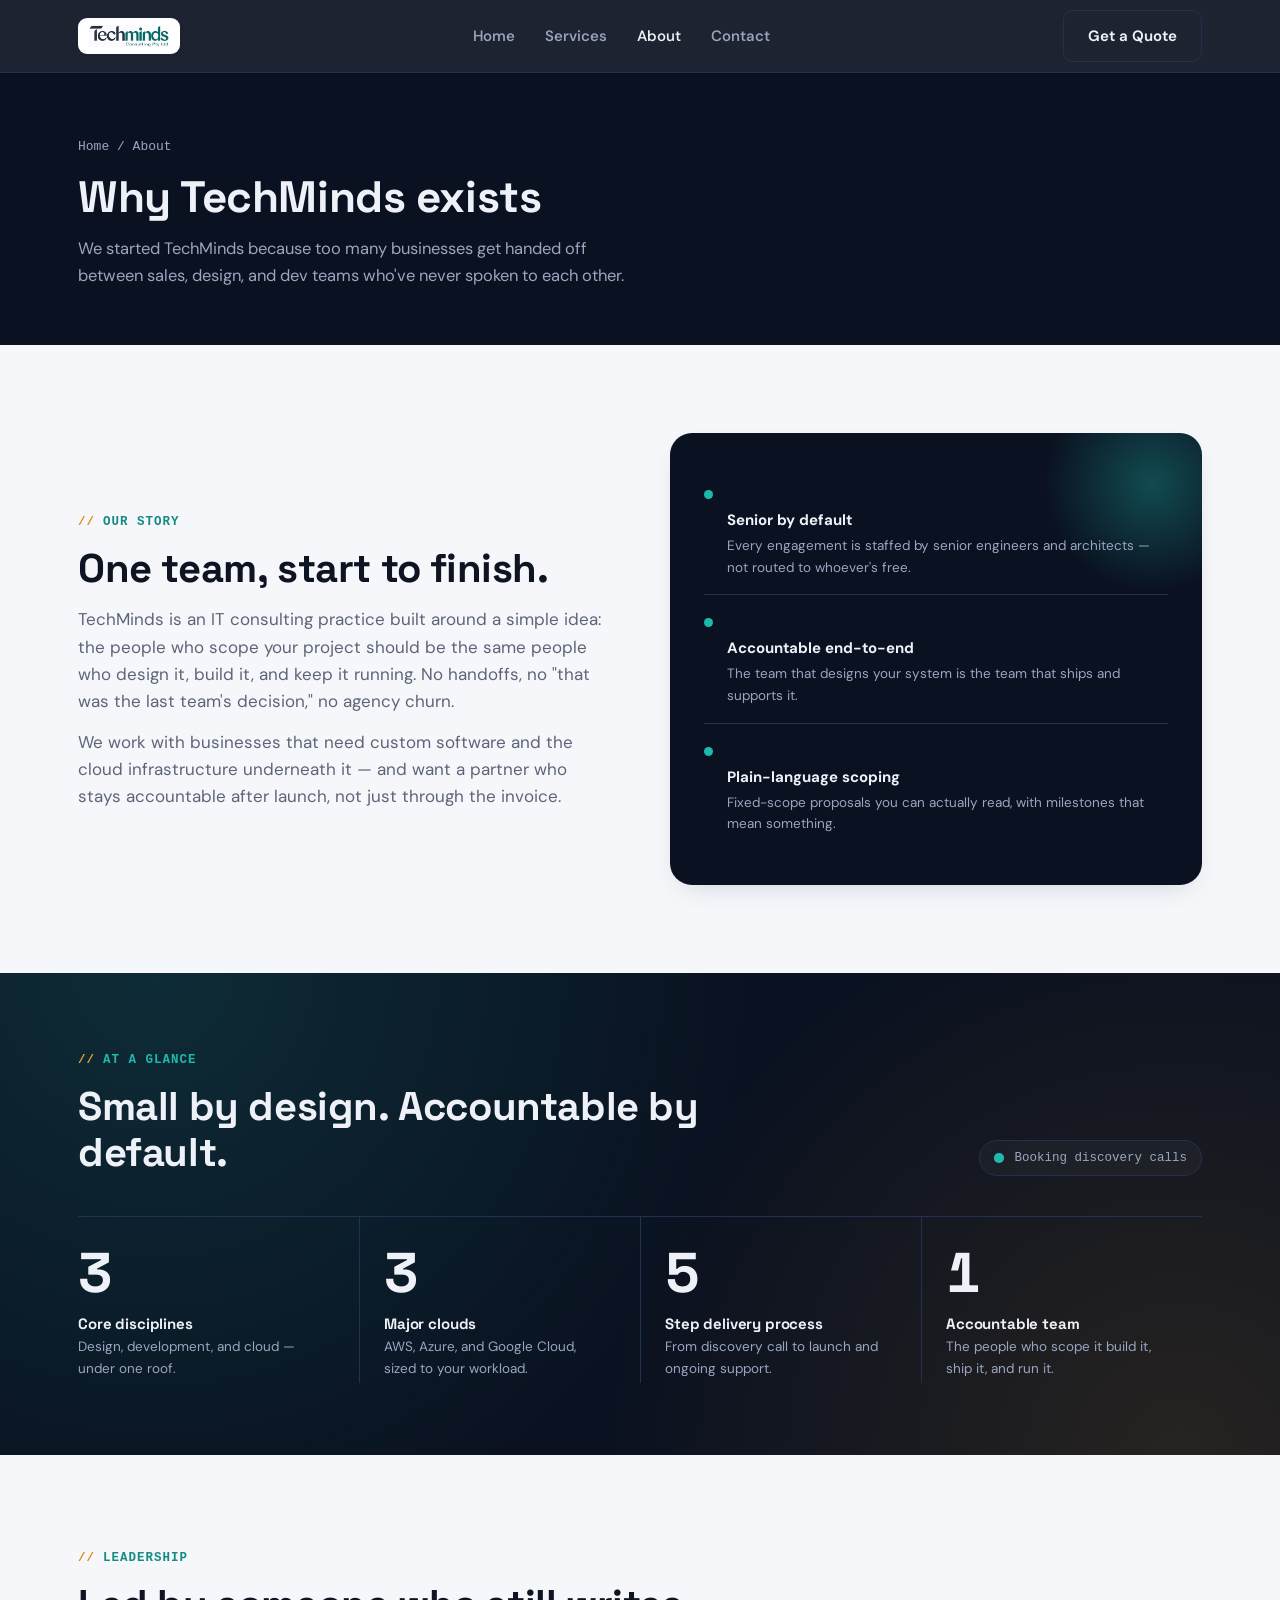
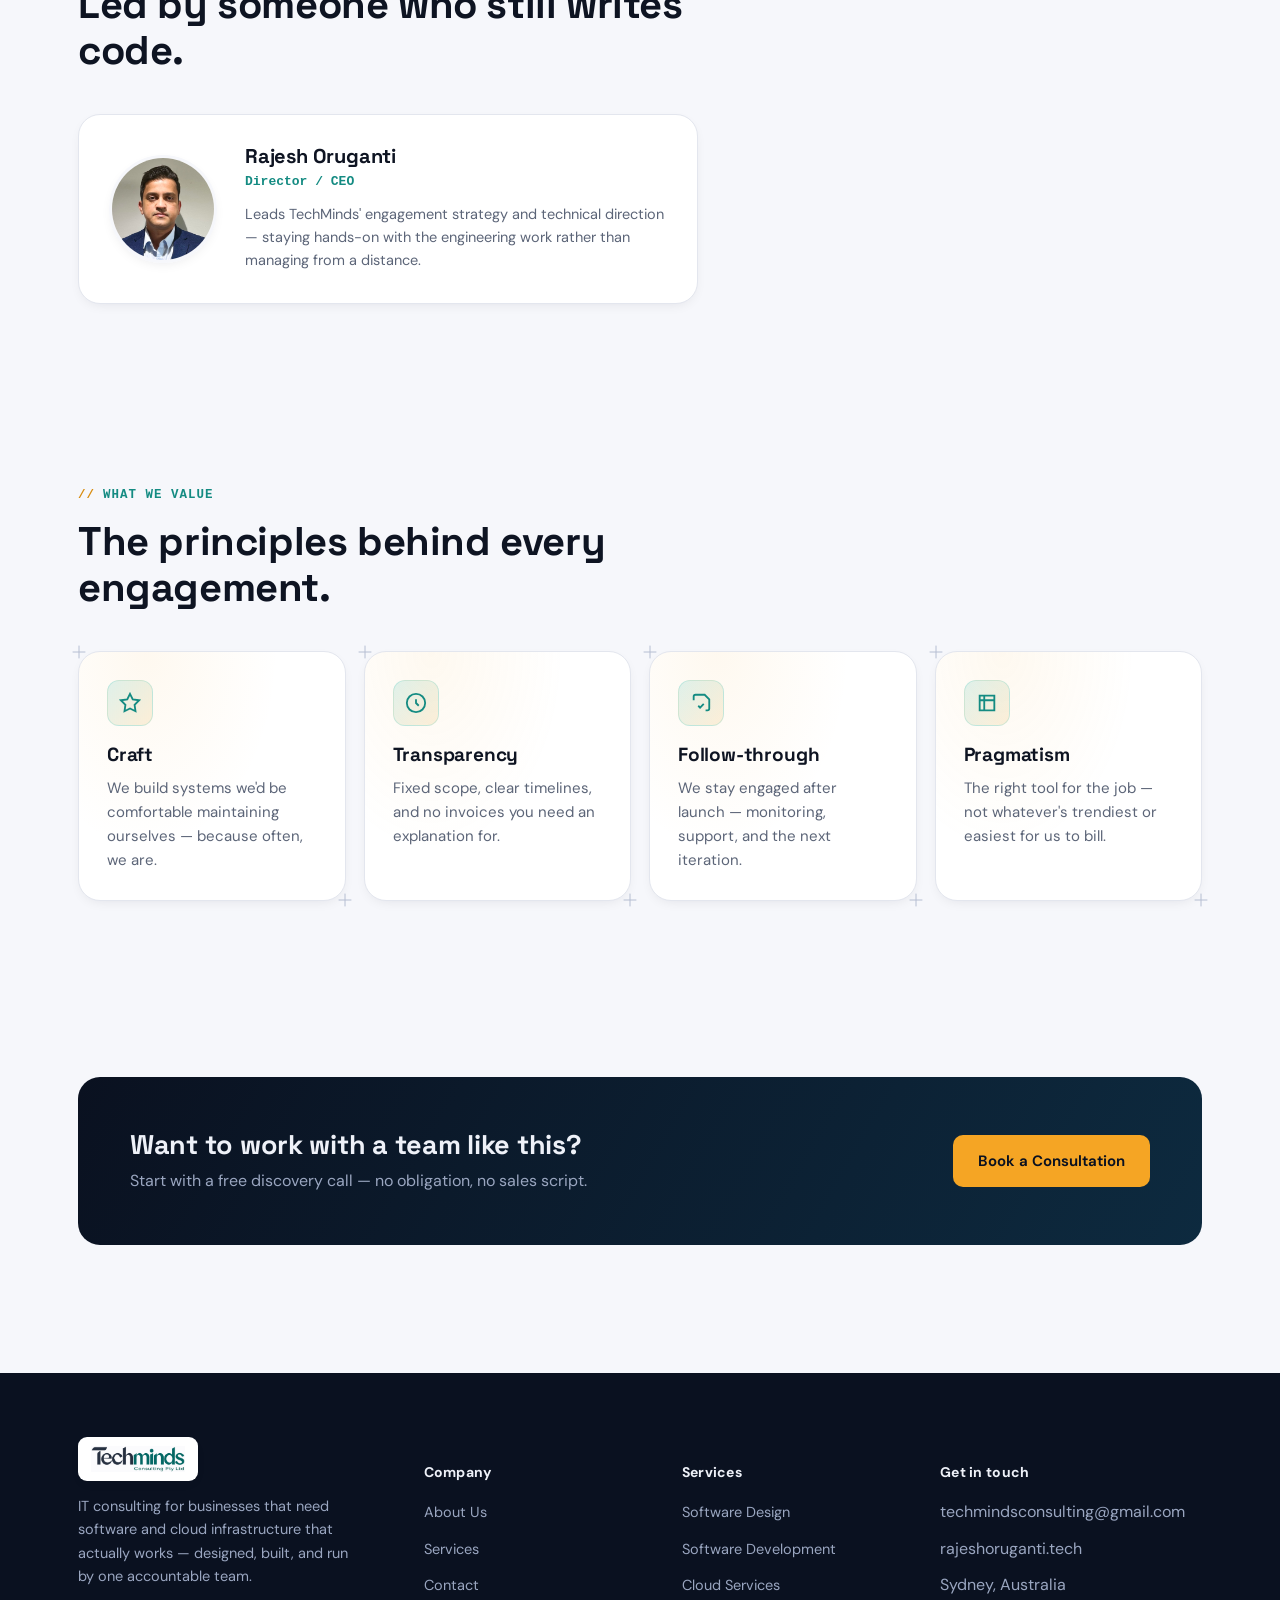
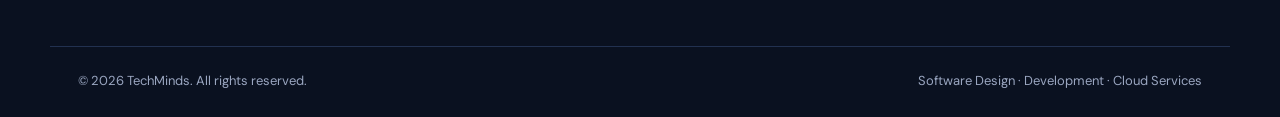
==== commit d8b87c68: "Update contact details: real email, phone, and location - Email: hello@techminds.com.au -> techminds" ====
--- a/about.html
+++ b/about.html
@@ -160,9 +160,9 @@
       <div>
         <h5>Get in touch</h5>
         <ul>
-          <li>hello@techminds.com.au</li>
-          <li>techminds.com.au</li>
-          <li>Australia</li>
+          <li>techmindsconsulting@gmail.com</li>
+          <li>rajeshoruganti.tech</li>
+          <li>Sydney, Australia</li>
         </ul>
       </div>
     </div>
